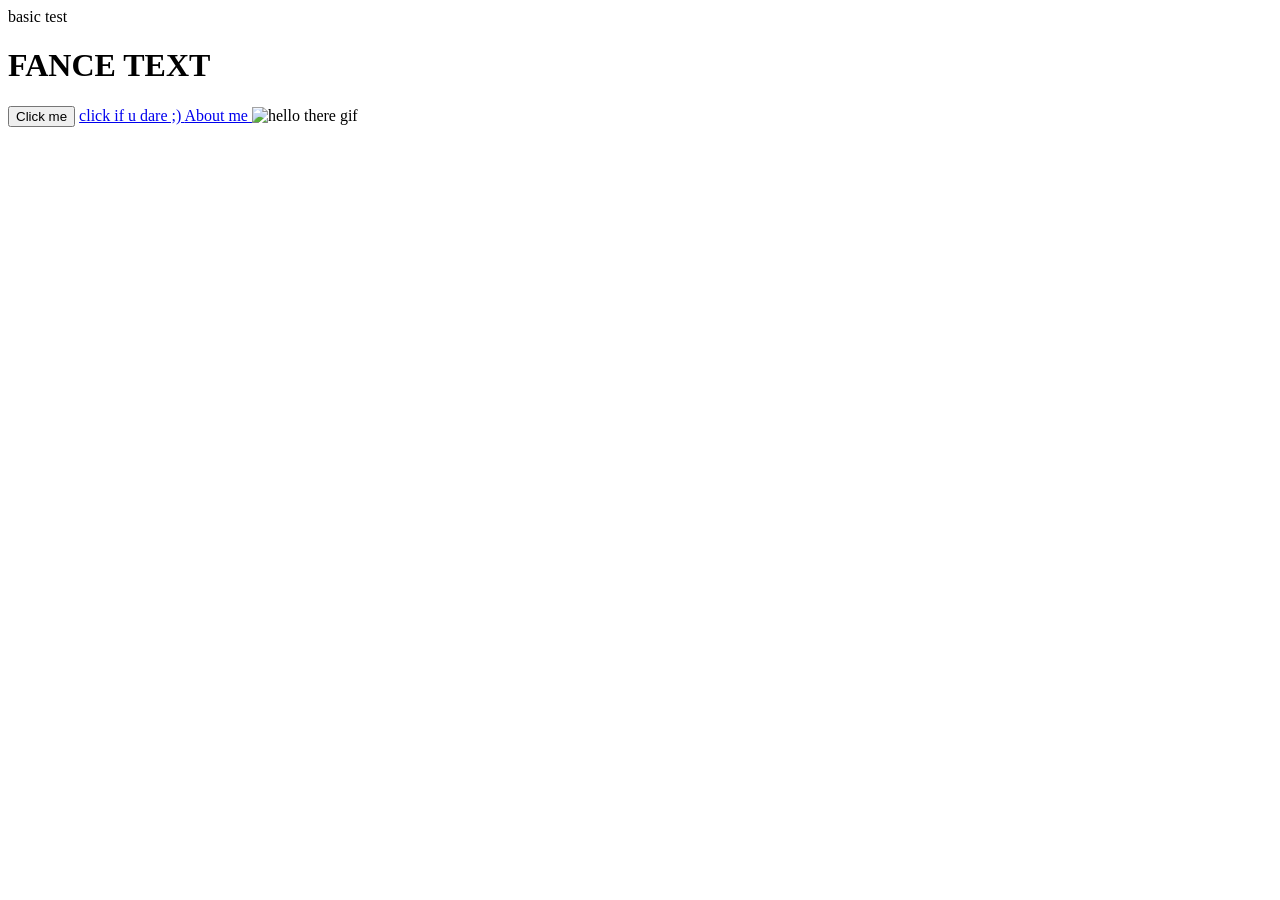
==== index.html @ 336cea54 "first step to learning html" ====
<!DOCTYPE html>
<html lang="en">
<head>
    <meta charset="UTF-8">
    <meta name="viewport" content="width=device-width, initial-scale=1.0">
    <title>Document</title>
</head>
<body>
    basic test 
   <h1>FANCE TEXT</h1>
   <div>
        <button>Click me</button>
        <a href="https://www.youtube.com/watch?v=dQw4w9WgXcQ&list=RDdQw4w9WgXcQ&start_radio=1">click if u dare ;) </a>
        <a href="about.html">About me </a>
        <img src="https://media.tenor.com/8X0J1g5k2WIAAAAC/hello-there.gif" alt="hello there gif">
    </div>
</body>
</html>
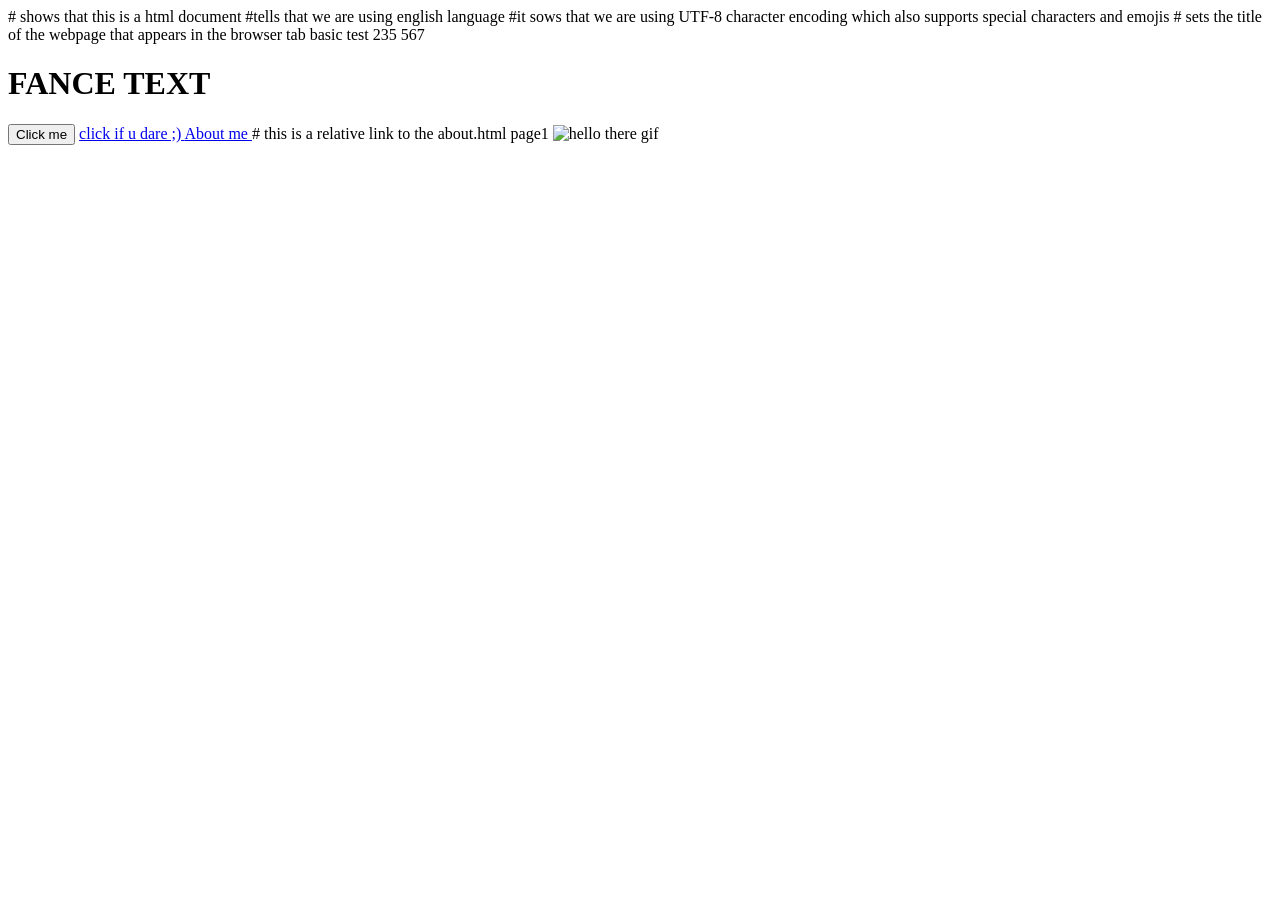
==== commit 7746bf6d: "adding definitions to each function" ====
--- a/index.html
+++ b/index.html
@@ -1,17 +1,17 @@
-<!DOCTYPE html>
-<html lang="en">
+<!DOCTYPE html> # shows that this is a html document
+<html lang="en"> #tells that we are using english language
 <head>
-    <meta charset="UTF-8">
+    <meta charset="UTF-8"> #it sows that we are using UTF-8 character encoding which also supports special characters and emojis
     <meta name="viewport" content="width=device-width, initial-scale=1.0">
-    <title>Document</title>
+    <title>First Year Web Development Class</title> # sets the title of the webpage that appears in the browser tab
 </head>
 <body>
-    basic test 
+    basic test 235 567
    <h1>FANCE TEXT</h1>
    <div>
         <button>Click me</button>
         <a href="https://www.youtube.com/watch?v=dQw4w9WgXcQ&list=RDdQw4w9WgXcQ&start_radio=1">click if u dare ;) </a>
-        <a href="about.html">About me </a>
+        <a href="about.html">About me </a> # this is a relative link to the about.html page1
         <img src="https://media.tenor.com/8X0J1g5k2WIAAAAC/hello-there.gif" alt="hello there gif">
     </div>
 </body>
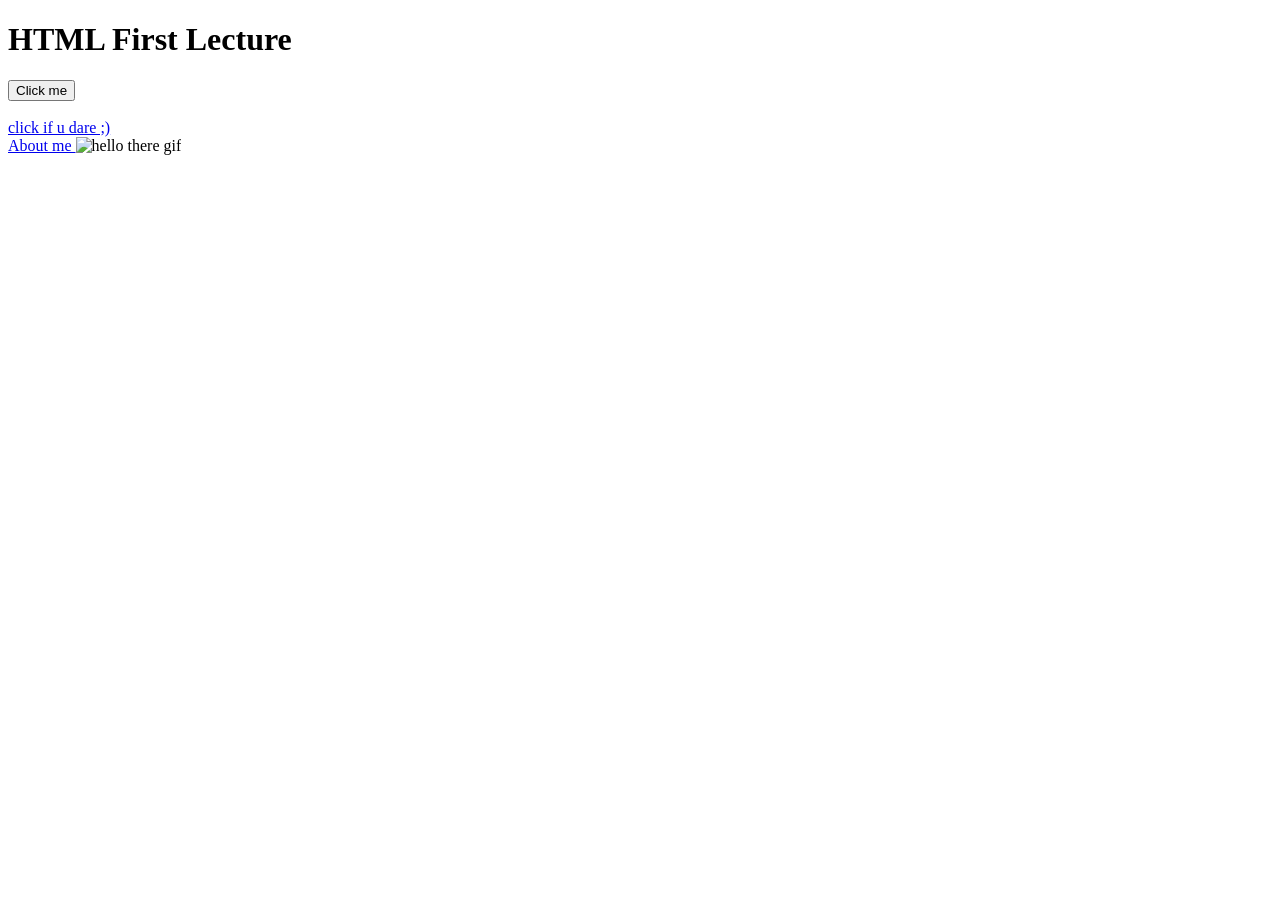
==== commit 7df13cfb: "Add files via upload" ====
--- a/index.html
+++ b/index.html
@@ -1,17 +1,17 @@
-<!DOCTYPE html> # shows that this is a html document
-<html lang="en"> #tells that we are using english language
+<!DOCTYPE html> <!-- shows that this is a html document -->
+<html lang="en"> <!-- tells that we are using english language -->
 <head>
-    <meta charset="UTF-8"> #it sows that we are using UTF-8 character encoding which also supports special characters and emojis
+    <meta charset="UTF-8"> <!-- it shows that we are using UTF-8 character encoding which also supports special characters and emojis -->
     <meta name="viewport" content="width=device-width, initial-scale=1.0">
-    <title>First Year Web Development Class</title> # sets the title of the webpage that appears in the browser tab
+    <title>First Year Web Development Class</title> <!-- sets the title of the webpage that appears in the browser tab -->
 </head>
 <body>
-    basic test 235 567
-   <h1>FANCE TEXT</h1>
+    
+   <h1>HTML First Lecture</h1>
    <div>
-        <button>Click me</button>
-        <a href="https://www.youtube.com/watch?v=dQw4w9WgXcQ&list=RDdQw4w9WgXcQ&start_radio=1">click if u dare ;) </a>
-        <a href="about.html">About me </a> # this is a relative link to the about.html page1
+        <button>Click me</button><br><br>
+        <a href="https://www.youtube.com/watch?v=dQw4w9WgXcQ&list=RDdQw4w9WgXcQ&start_radio=1">click if u dare ;) </a><br>
+        <a href="about.html">About me </a> <!-- this is a relative link to the about.html page1 -->
         <img src="https://media.tenor.com/8X0J1g5k2WIAAAAC/hello-there.gif" alt="hello there gif">
     </div>
 </body>
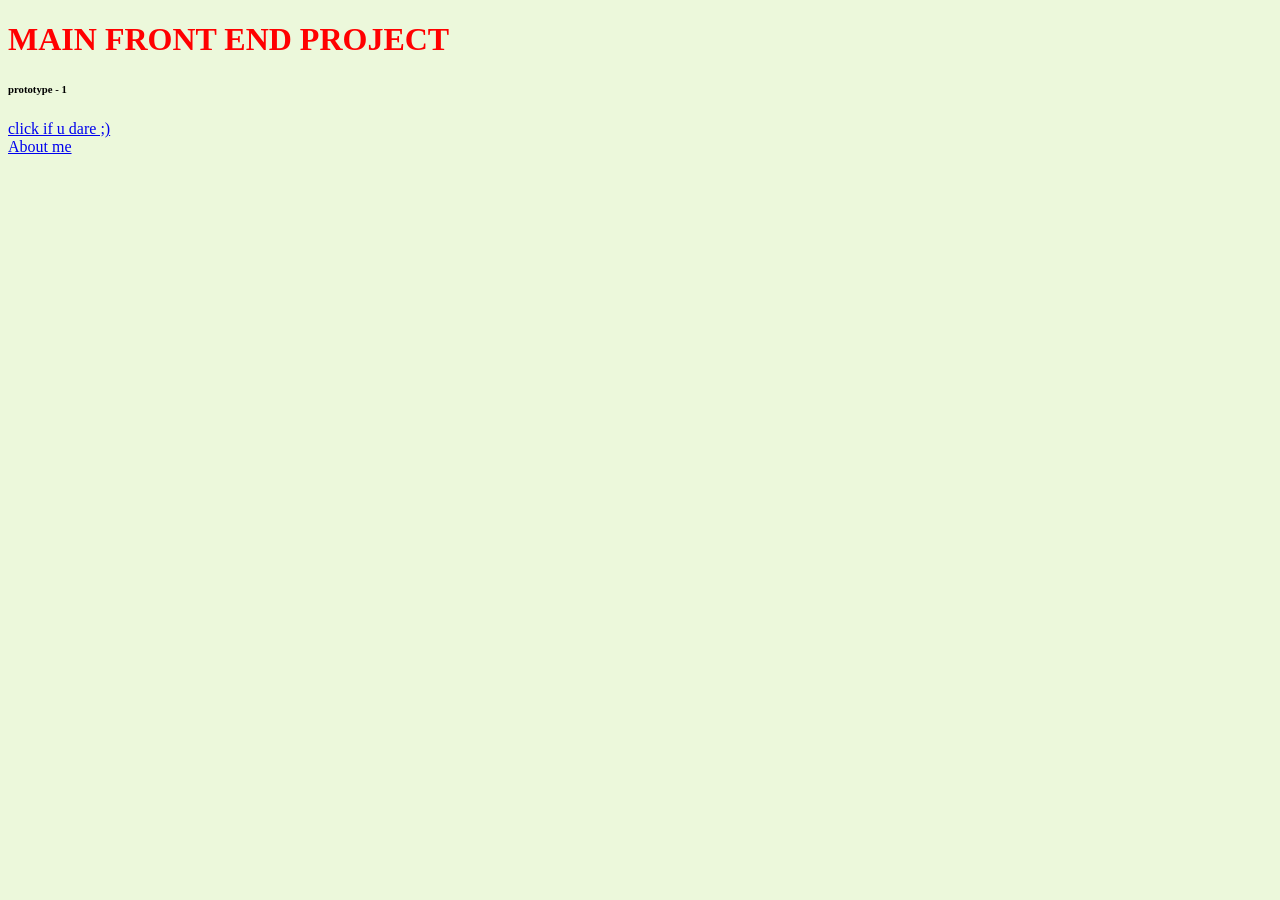
==== commit a67500e2: "Add files via upload" ====
--- a/index.html
+++ b/index.html
@@ -5,14 +5,14 @@
     <meta name="viewport" content="width=device-width, initial-scale=1.0">
     <title>First Year Web Development Class</title> <!-- sets the title of the webpage that appears in the browser tab -->
 </head>
-<body>
+<body style="background-color: rgb(236, 248, 219);"> <!-- sets the background color of the webpage -->
     
-   <h1>HTML First Lecture</h1>
+   <h1 style="color:rgb(255, 0, 0);font-size:extra-large; align-items: center ; ;">MAIN FRONT END PROJECT</h1>
+   <h6 style=" align-items: center ; color: black;">prototype - 1</h6>
    <div>
-        <button>Click me</button><br><br>
         <a href="https://www.youtube.com/watch?v=dQw4w9WgXcQ&list=RDdQw4w9WgXcQ&start_radio=1">click if u dare ;) </a><br>
         <a href="about.html">About me </a> <!-- this is a relative link to the about.html page1 -->
-        <img src="https://media.tenor.com/8X0J1g5k2WIAAAAC/hello-there.gif" alt="hello there gif">
+    
     </div>
 </body>
 </html> 
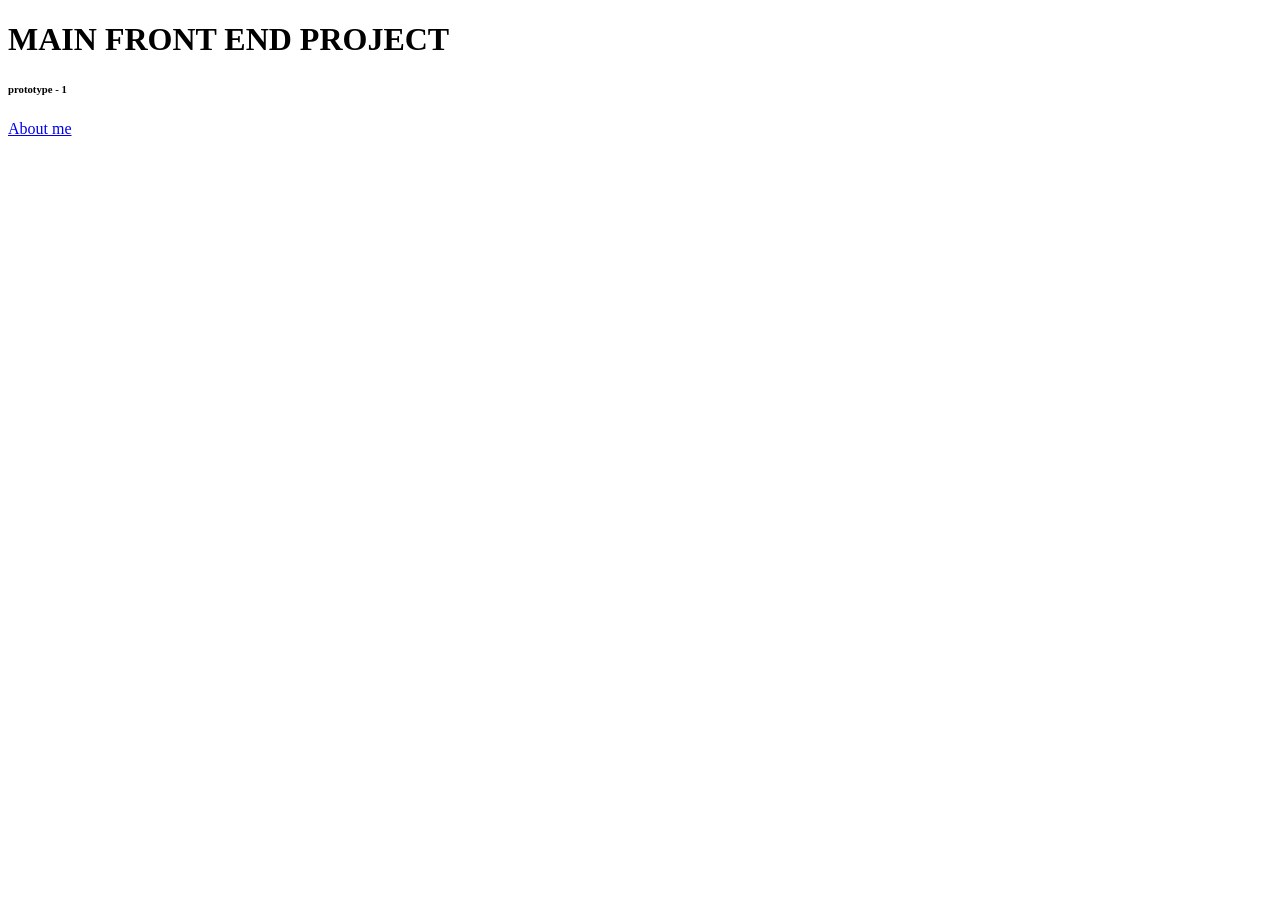
==== commit 3570d1b3: "Add files via upload" ====
--- a/index.html
+++ b/index.html
@@ -3,16 +3,17 @@
 <head>
     <meta charset="UTF-8"> <!-- it shows that we are using UTF-8 character encoding which also supports special characters and emojis -->
     <meta name="viewport" content="width=device-width, initial-scale=1.0">
+    <link rel="stylesheet" href="style.css"> <!-- links the external CSS file to the HTML document -->
     <title>First Year Web Development Class</title> <!-- sets the title of the webpage that appears in the browser tab -->
 </head>
-<body style="background-color: rgb(236, 248, 219);"> <!-- sets the background color of the webpage -->
+<body > <!-- sets the background color of the webpage -->
     
-   <h1 style="color:rgb(255, 0, 0);font-size:extra-large; align-items: center ; ;">MAIN FRONT END PROJECT</h1>
+   <h1>MAIN FRONT END PROJECT</h1>
    <h6 style=" align-items: center ; color: black;">prototype - 1</h6>
    <div>
-        <a href="https://www.youtube.com/watch?v=dQw4w9WgXcQ&list=RDdQw4w9WgXcQ&start_radio=1">click if u dare ;) </a><br>
+        
         <a href="about.html">About me </a> <!-- this is a relative link to the about.html page1 -->
     
     </div>
 </body>
-</html> +</html>     
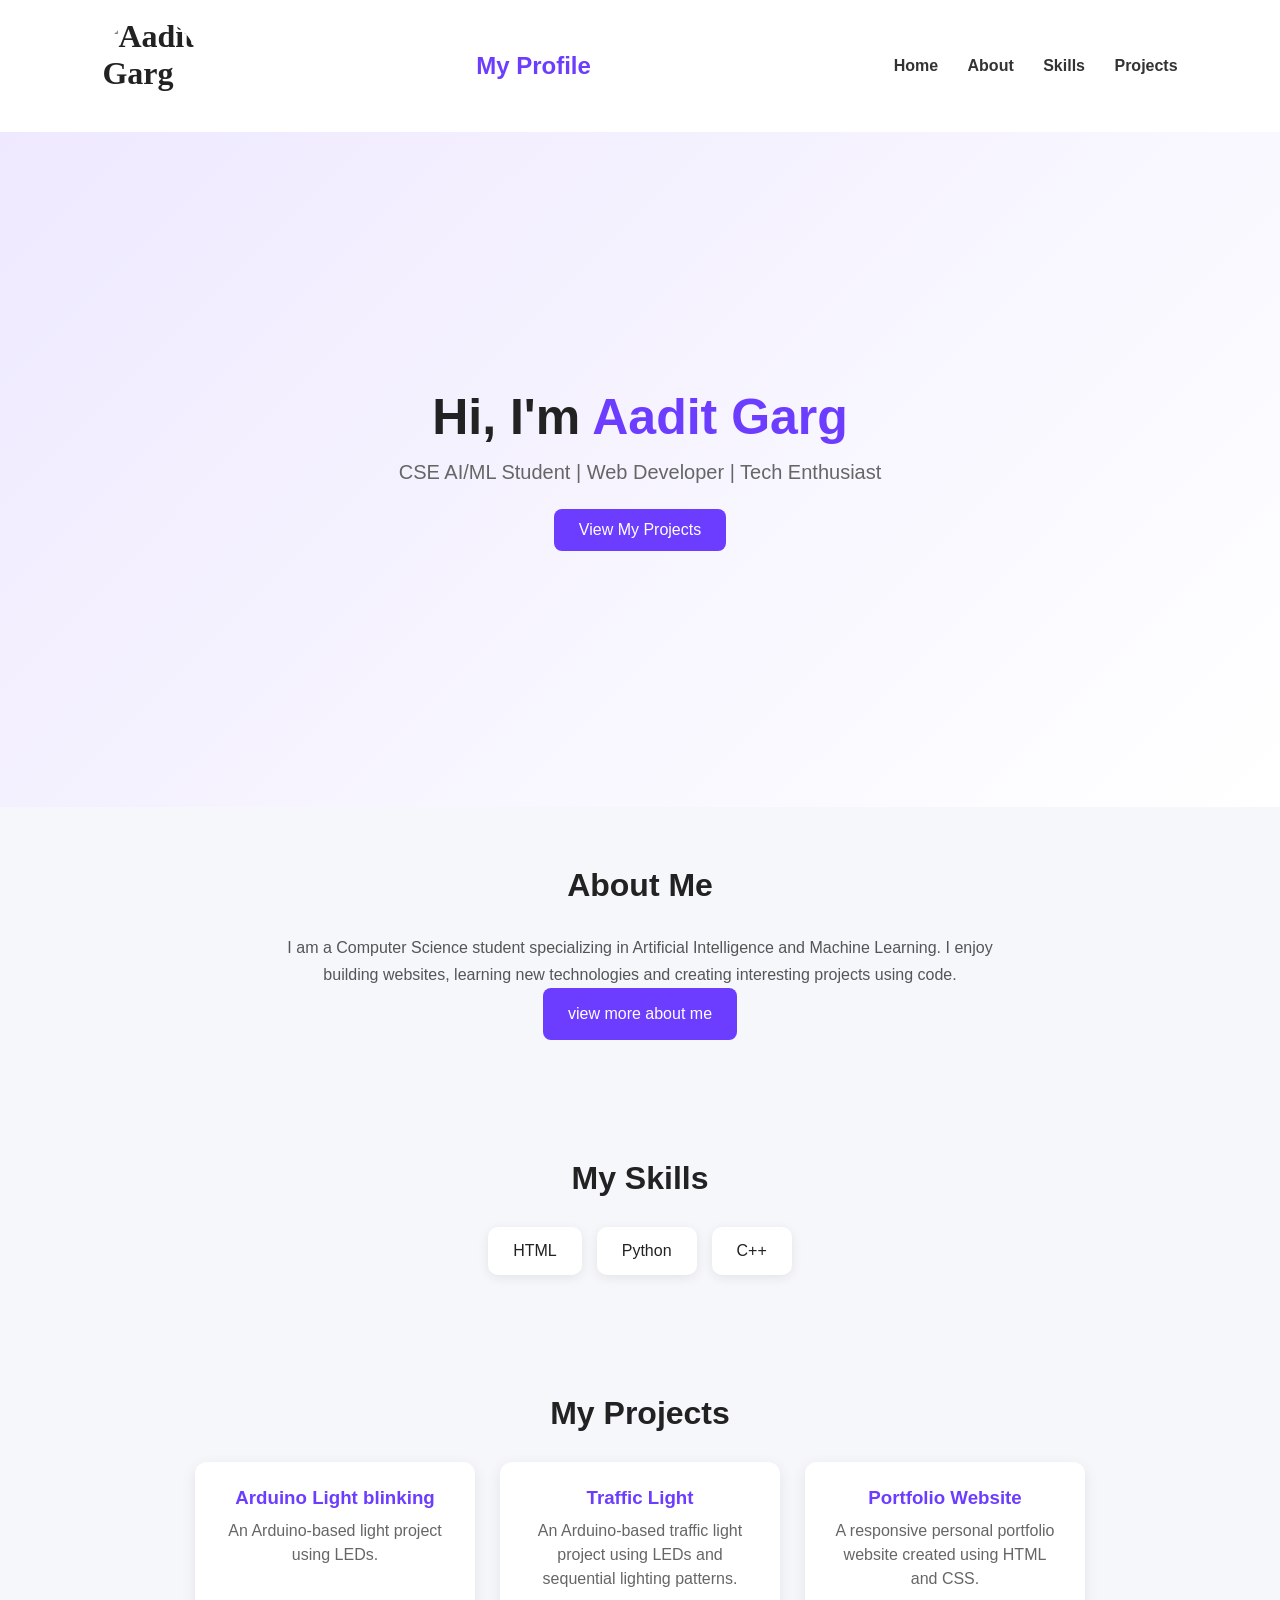
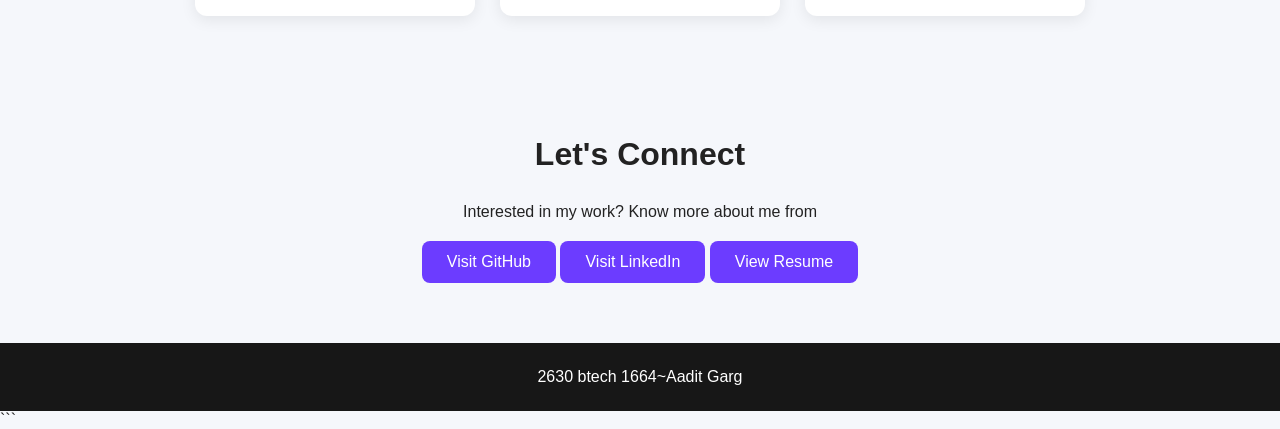
==== commit 28597bf7: "Add files via upload" ====
--- a/index.html
+++ b/index.html
@@ -1,19 +1,310 @@
-<!DOCTYPE html> <!-- shows that this is a html document -->
-<html lang="en"> <!-- tells that we are using english language -->
+<!DOCTYPE html>
+<html lang="en">
 <head>
-    <meta charset="UTF-8"> <!-- it shows that we are using UTF-8 character encoding which also supports special characters and emojis -->
+    <meta charset="UTF-8">
     <meta name="viewport" content="width=device-width, initial-scale=1.0">
-    <link rel="stylesheet" href="style.css"> <!-- links the external CSS file to the HTML document -->
-    <title>First Year Web Development Class</title> <!-- sets the title of the webpage that appears in the browser tab -->
+    <title>Aadit Garg | Portfolio</title>
+    <style>
+        * {
+            margin: 0;
+            padding: 0;
+            box-sizing: border-box;
+            font-family: Arial, sans-serif;
+        }
+        .avatar{
+            flex-shrink: 0;
+            width: 96px;
+            height: 96px;
+            border-radius: 50%;
+            background: var(--surface);
+            border: 3px solid var(--accent-2);
+            color: var(--accent);
+            font-family: 'Lora', serif;
+            font-weight: 700;
+            font-size: 2rem;
+            display: flex;
+            align-items: center;
+         justify-content: center;
+         }
+        body {
+            background: #f5f7fb;
+            color: #222;
+        }
+
+        nav {
+            background: #ffffff;
+            padding: 18px 8%;
+            display: flex;
+            justify-content: space-between;
+            align-items: center;
+            box-shadow: 0 2px 10px rgba(0,0,0,0.08);
+        }
+
+        nav h2 {
+            color: #6c3cff;
+        }
+
+        nav a {
+            text-decoration: none;
+            color: #333;
+            margin-left: 25px;
+            font-weight: bold;
+        }
+
+        nav a:hover {
+            color: #6c3cff;
+        }
+
+        .hero {
+            min-height: 75vh;
+            display: flex;
+            justify-content: center;
+            align-items: center;
+            text-align: center;
+            padding: 40px 20px;
+            background: linear-gradient(135deg, #eee9ff, #ffffff);
+        }
+
+        .hero h1 {
+            font-size: 50px;
+            margin-bottom: 15px;
+        }
+
+        .hero h1 span {
+            color: #6c3cff;
+        }
+
+        .hero p {
+            font-size: 20px;
+            color: #666;
+            margin-bottom: 25px;
+        }
+
+        .btn {
+            display: inline-block;
+            background: #6c3cff;
+            color: white;
+            padding: 12px 25px;
+            border-radius: 8px;
+            text-decoration: none;
+            transition: 0.3s;
+        }
+
+        .btn:hover {
+            background: #5228d6;
+            transform: translateY(-2px);
+        }
+
+        section {
+            padding: 60px 8%;
+            text-align: center;
+        }
+
+        section h2 {
+            font-size: 32px;
+            margin-bottom: 30px;
+        }
+
+        .about {
+            max-width: 750px;
+            margin: auto;
+            color: #555;
+            line-height: 1.7;
+        }
+
+        .skills {
+            display: flex;
+            justify-content: center;
+            gap: 15px;
+            flex-wrap: wrap;
+        }
+
+        .skill {
+            background: white;
+            padding: 15px 25px;
+            border-radius: 10px;
+            box-shadow: 0 3px 12px rgba(0,0,0,0.08);
+        }
+
+        .projects {
+            display: flex;
+            justify-content: center;
+            gap: 25px;
+            flex-wrap: wrap;
+        }
+
+        .card {
+            background: white;
+            width: 280px;
+            padding: 25px;
+            border-radius: 12px;
+            box-shadow: 0 4px 15px rgba(0,0,0,0.08);
+            transition: 0.3s;
+        }
+
+        .card:hover {
+            transform: translateY(-5px);
+        }
+
+        .card h3 {
+            margin-bottom: 10px;
+            color: #6c3cff;
+        }
+
+        .card p {
+            color: #666;
+            line-height: 1.5;
+        }
+
+        footer {
+            background: #171717;
+            color: white;
+            text-align: center;
+            padding: 25px;
+        }
+
+        @media (max-width: 600px) {
+            .hero h1 {
+                font-size: 38px;
+            }
+
+            nav {
+                flex-direction: column;
+                gap: 15px;
+            }
+
+            nav a {
+                margin: 0 8px;
+            }
+        }
+    </style>
 </head>
-<body > <!-- sets the background color of the webpage -->
-    
-   <h1>MAIN FRONT END PROJECT</h1>
-   <h6 style=" align-items: center ; color: black;">prototype - 1</h6>
-   <div>
-        
-        <a href="about.html">About me </a> <!-- this is a relative link to the about.html page1 -->
-    
-    </div>
+
+<body>
+     <!-- Navigation -->
+    <nav>
+        <div class="avatar" aria-hidden="true"> <img class="avatar" src="WhatsApp Image 2026-08-25 at 10.18.27 AM.jpeg" alt="Aadit Garg"></div>
+        <h2>My Profile</h2>
+
+            <div>
+            <a href="#home">Home</a>
+            <a href="#about">About</a>
+            <a href="#skills">Skills</a>
+            <a href="#projects">Projects</a>
+        </div>
+    </nav>
+
+    <!-- Hero Section -->
+    <section class="hero" id="home">
+        <div>
+            <h1>Hi, I'm <span>Aadit Garg</span></h1>
+
+            <p>
+                CSE AI/ML Student | Web Developer | Tech Enthusiast
+            </p>
+
+            <a href="#projects" class="btn">View My Projects</a>
+        </div>
+    </section>
+
+    <!-- About -->
+    <section id="about">
+        <h2>About Me</h2>
+
+        <p class="about">
+            I am a Computer Science student specializing in Artificial
+            Intelligence and Machine Learning. I enjoy building websites,
+            learning new technologies and creating interesting projects
+            using code.
+         <a
+            href="./about.html"
+            target="_blank"
+            class="btn">
+            view more about me
+        </a>
+         
+        </p>
+    </section>
+
+    <!-- Skills -->
+    <section id="skills">
+        <h2>My Skills</h2>
+
+        <div class="skills">
+            <div class="skill">HTML</div>
+            <div class="skill">Python</div>
+            <div class="skill">C++</div>
+            
+        </div>
+    </section>
+
+    <!-- Projects -->
+    <section id="projects">
+        <h2>My Projects</h2>
+
+        <div class="projects">
+
+            <div class="card">
+                <h3>Arduino Light blinking</h3>
+                <p>
+                    An Arduino-based light project using
+                    LEDs.
+                </p>
+            </div>
+
+            <div class="card">
+                <h3>Traffic Light</h3>
+                <p>
+                    An Arduino-based traffic light project using
+                    LEDs and sequential lighting patterns.
+                </p>
+            </div>
+
+            <div class="card">
+                <h3>Portfolio Website</h3>
+                <p>
+                    A responsive personal portfolio website created
+                    using HTML and CSS.
+                </p>
+            </div>
+
+            
+
+        </div>
+    </section>
+
+    <!-- Contact -->
+    <section>
+        <h2>Let's Connect</h2>
+
+        <p style="margin-bottom: 20px;">
+            Interested in my work? Know more about me from
+        </p>
+
+        <a
+            href="https://github.com/aaditgarg22"
+            target="_blank"
+            class="btn">
+            Visit GitHub
+        </a>
+        <a
+            href="https://www.linkedin.com/in/aaditgarg22/"
+            target="_blank"
+            class="btn">
+            Visit LinkedIn
+        </a>
+         <a
+            href="./resume.html"
+            target="_blank"
+            class="btn">
+            View Resume
+        </a>
+    </section>
+
+    <footer>
+        <p> 2630 btech 1664~Aadit Garg</p>
+    </footer>
+
 </body>
-</html>     +</html>
+```
